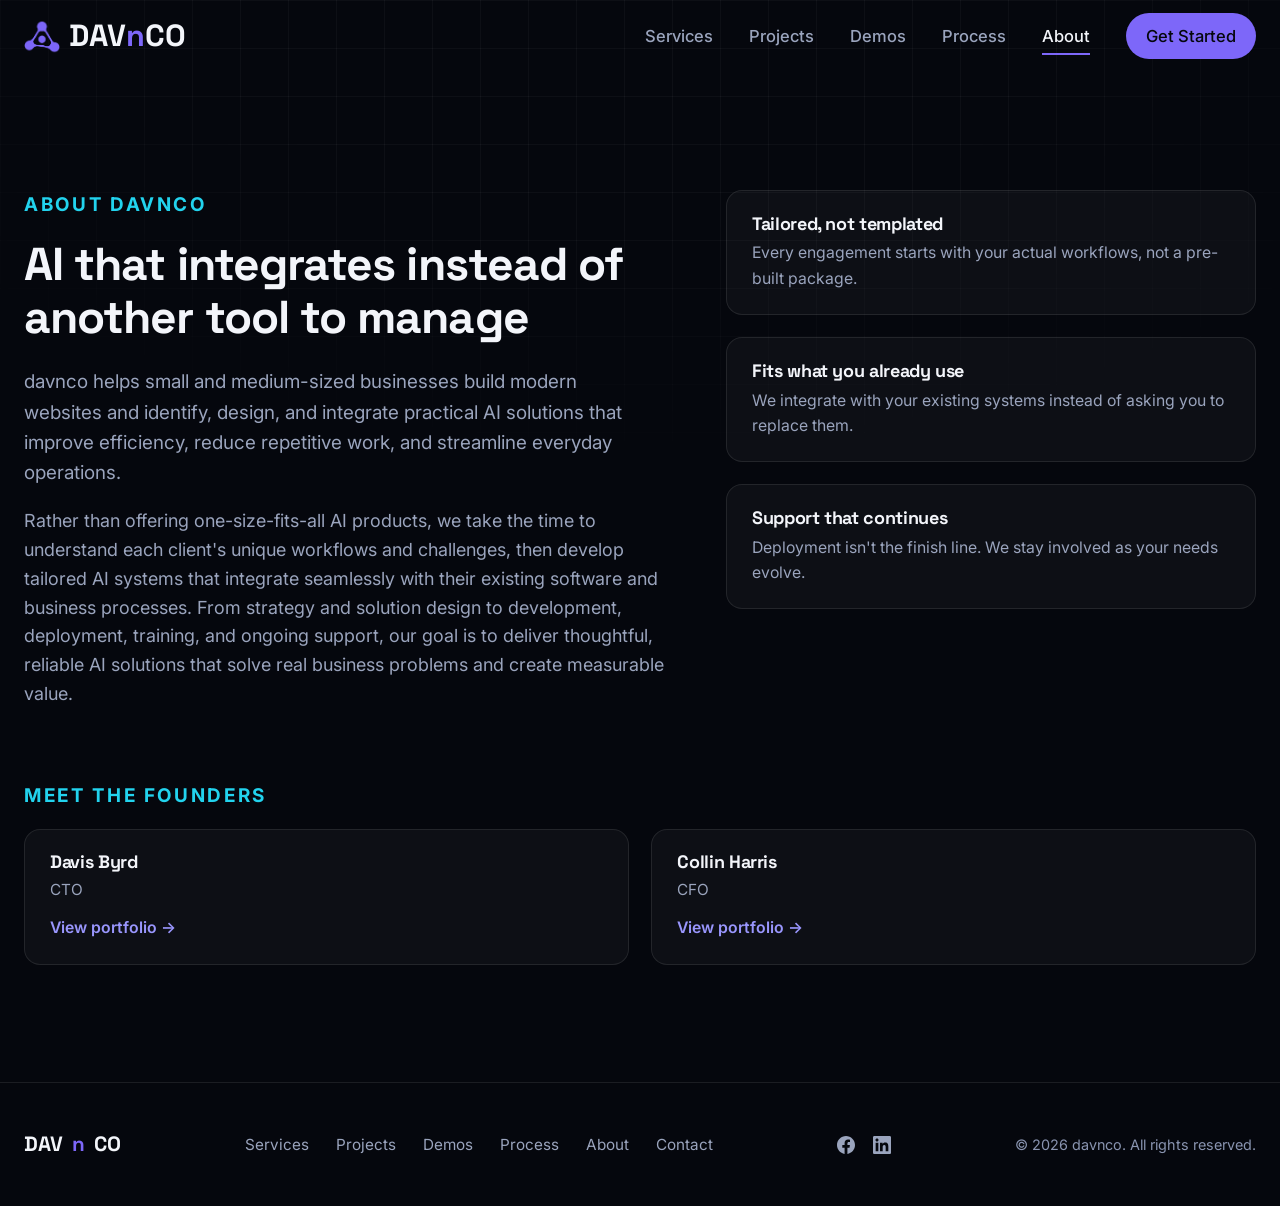
==== about.html @ 36964443 "Restructure site into distinct pages instead of one long scrolling page Splits index.html into index" ====
<!DOCTYPE html>
<html lang="en">

  <head>
    <meta charset="UTF-8">
    <meta name="viewport" content="width=device-width, initial-scale=1.0">
    <title>About | DAVnCO</title>
    <meta name="description"
      content="davnco helps small and medium-sized businesses build modern websites and integrate practical AI solutions tailored to their existing workflows.">
    <link rel="icon" href="assets/Lavender Molecular Triangle Icon.png" type="image/png">
    <link rel="preconnect" href="https://fonts.googleapis.com">
    <link rel="preconnect" href="https://fonts.gstatic.com" crossorigin>
    <link
      href="https://fonts.googleapis.com/css2?family=Space+Grotesk:wght@500;600;700&family=Inter:wght@400;500;600;700&display=swap"
      rel="stylesheet">
    <link rel="stylesheet" href="css/styles.css?v=20261106">
  </head>

  <body>

    <div class="bg-grid" aria-hidden="true"></div>

    <a class="skip-link" href="#main">Skip to content</a>

    <header class="site-header" id="siteHeader">
      <div class="container header-inner">
        <a href="index.html" class="brand">
          <span class="brand-mark" aria-hidden="true">
            <img src="assets/Lavender Molecular Triangle Icon.png" width="36" height="36" alt="">
          </span>
          <span class="brand-name">DAV<span class="brand-accent">n</span>CO</span>
        </a>

        <nav class="main-nav" id="mainNav" aria-label="Primary">
          <a href="services.html">Services</a>
          <a href="projects.html">Projects</a>
          <a href="demos.html">Demos</a>
          <a href="process.html">Process</a>
          <a href="about.html" aria-current="page">About</a>
          <a href="contact.html" class="nav-cta">Get Started</a>
        </nav>

        <button class="nav-toggle" id="navToggle" aria-label="Toggle menu" aria-expanded="false"
          aria-controls="mainNav">
          <span></span><span></span><span></span>
        </button>
      </div>
    </header>

    <main id="main">

      <!-- ABOUT -->
      <section class="section" id="about">
        <div class="container">
          <div class="about-grid">
            <div class="reveal">
              <p class="eyebrow">About davnco</p>
              <h2>AI that integrates instead of another tool to manage</h2>
              <p class="section-lede">
                davnco helps small and medium-sized businesses build modern websites and identify, design, and
                integrate practical AI solutions that improve efficiency, reduce repetitive work, and streamline
                everyday operations.
              </p>
              <p>
                Rather than offering one-size-fits-all AI products, we take the time to understand each client's
                unique workflows and challenges, then develop tailored AI systems that integrate seamlessly with
                their existing software and business processes. From strategy and solution design to development,
                deployment, training, and ongoing support, our goal is to deliver thoughtful, reliable AI solutions
                that solve real business problems and create measurable value.
              </p>
            </div>
            <div class="about-values reveal">
              <div class="value-item">
                <h4>Tailored, not templated</h4>
                <p>Every engagement starts with your actual workflows, not a pre-built package.</p>
              </div>
              <div class="value-item">
                <h4>Fits what you already use</h4>
                <p>We integrate with your existing systems instead of asking you to replace them.</p>
              </div>
              <div class="value-item">
                <h4>Support that continues</h4>
                <p>Deployment isn't the finish line. We stay involved as your needs evolve.</p>
              </div>
            </div>
          </div>

          <div class="founders-block reveal">
            <p class="eyebrow">Meet the Founders</p>
            <div class="founders-grid">
              <div class="founder-card">
                <h4>Davis Byrd</h4>
                <p class="founder-title">CTO</p>
                <a href="https://byrdman-dev.github.io/portfolio/" class="founder-link" target="_blank"
                  rel="noopener">View portfolio →</a>
              </div>
              <div class="founder-card">
                <h4>Collin Harris</h4>
                <p class="founder-title">CFO</p>
                <a href="https://byrdman-dev.github.io/collin-harris-portfolio/" class="founder-link" target="_blank"
                  rel="noopener">View portfolio →</a>
              </div>
            </div>
          </div>
        </div>
      </section>

    </main>

    <footer class="site-footer">
      <div class="container footer-inner">
        <a href="index.html" class="brand">DAV<span class="brand-accent">n</span>CO</a>
        <nav class="footer-nav" aria-label="Footer">
          <a href="services.html">Services</a>
          <a href="projects.html">Projects</a>
          <a href="demos.html">Demos</a>
          <a href="process.html">Process</a>
          <a href="about.html">About</a>
          <a href="contact.html">Contact</a>
        </nav>
        <div class="footer-social" aria-label="Social links">
          <a href="https://www.facebook.com/share/1CwzxRPYEG/?mibextid=wwXIfr" target="_blank" rel="noopener"
            aria-label="davnco on Facebook">
            <svg viewBox="0 0 24 24" width="18" height="18" fill="currentColor" aria-hidden="true">
              <path
                d="M24 12.073c0-6.627-5.373-12-12-12s-12 5.373-12 12c0 5.99 4.388 10.954 10.125 11.854v-8.385H7.078v-3.47h3.047V9.43c0-3.007 1.792-4.669 4.533-4.669 1.312 0 2.686.235 2.686.235v2.953H15.83c-1.491 0-1.956.925-1.956 1.874v2.25h3.328l-.532 3.47h-2.796v8.385C19.612 23.027 24 18.062 24 12.073z" />
            </svg>
          </a>
          <a href="https://www.linkedin.com/company/getintegralai/" target="_blank" rel="noopener"
            aria-label="davnco on LinkedIn">
            <svg viewBox="0 0 24 24" width="18" height="18" fill="currentColor" aria-hidden="true">
              <path
                d="M20.447 20.452h-3.554v-5.569c0-1.328-.027-3.037-1.852-3.037-1.853 0-2.136 1.445-2.136 2.939v5.667H9.351V9h3.414v1.561h.046c.477-.9 1.637-1.85 3.37-1.85 3.601 0 4.267 2.37 4.267 5.455v6.286zM5.337 7.433c-1.144 0-2.063-.926-2.063-2.065 0-1.138.92-2.063 2.063-2.063 1.14 0 2.064.925 2.064 2.063 0 1.139-.925 2.065-2.064 2.065zm1.782 13.019H3.555V9h3.564v11.452zM22.225 0H1.771C.792 0 0 .774 0 1.729v20.542C0 23.227.792 24 1.771 24h20.451C23.2 24 24 23.227 24 22.271V1.729C24 .774 23.2 0 22.222 0h.003z" />
            </svg>
          </a>
        </div>
        <p class="footer-copy">© <span id="year"></span> davnco. All rights reserved.</p>
      </div>
    </footer>

    <button class="back-to-top" id="backToTop" aria-label="Back to top">↑</button>

    <script src="js/main.js"></script>
  </body>

</html>
---- css/styles.css ----
/* ===================== Design tokens ===================== */
:root{
  --bg: #05070d;
  --bg-elevated: #0b0f1a;
  --surface-panel: #141a2b;
  --surface: rgba(255,255,255,0.035);
  --surface-strong: rgba(255,255,255,0.06);
  --border: rgba(255,255,255,0.09);
  --border-strong: rgba(255,255,255,0.16);

  --text-primary: #f3f5fa;
  --text-secondary: #9aa4bd;
  --text-tertiary: #8994b0;

  --violet: #7d67f9;
  --violet-soft: #9996fd;
  --cyan: #22d3ee;
  --gradient: #7d67f9;
  --gradient-soft: rgba(125,103,249,0.16);

  --success: #34d399;
  --danger: #f87171;

  --font-head: 'Space Grotesk', 'Inter', system-ui, sans-serif;
  --font-body: 'Inter', system-ui, -apple-system, sans-serif;

  --radius-sm: 10px;
  --radius-md: 16px;
  --radius-lg: 24px;

  --shadow-glow: 0 0 0 1px var(--border), 0 20px 60px -20px rgba(125,103,249,0.25);
  --ease: cubic-bezier(.22,1,.36,1);
}

*, *::before, *::after{ box-sizing: border-box; }
html{ scroll-behavior: smooth; font-size: 112.5%; }
body{
  margin:0;
  background: var(--bg);
  color: var(--text-primary);
  font-family: var(--font-body);
  line-height: 1.6;
  -webkit-font-smoothing: antialiased;
}
h1,h2,h3,h4{
  font-family: var(--font-head);
  line-height: 1.15;
  margin: 0 0 .5em;
  letter-spacing: -0.02em;
}
h1{ font-size: clamp(2.4rem, 5.5vw, 4.2rem); font-weight: 700; }
h2{ font-size: clamp(1.9rem, 3.6vw, 2.7rem); font-weight: 700; }
h3{ font-size: 1.2rem; font-weight: 600; }
p{ margin: 0 0 1em; color: var(--text-secondary); }
a{ color: inherit; text-decoration: none; }
img,svg{ display:block; max-width:100%; }
button{ font-family: inherit; cursor: pointer; }

.container{ width: 100%; max-width: 1400px; margin: 0 auto; padding: 0 24px; }
.sr-only{
  position:absolute; width:1px; height:1px; padding:0; margin:-1px;
  overflow:hidden; clip:rect(0,0,0,0); white-space:nowrap; border:0;
}
.skip-link{
  position:absolute; left:-999px; top:0; background:var(--violet); color:#fff;
  padding:10px 16px; border-radius: 0 0 8px 0; z-index: 1000;
}
.skip-link:focus{ left:0; }

/* Background grid texture */
.bg-grid{
  position: fixed; inset:0; z-index:-2; pointer-events:none;
  background-image:
    linear-gradient(rgba(255,255,255,0.035) 1px, transparent 1px),
    linear-gradient(90deg, rgba(255,255,255,0.035) 1px, transparent 1px);
  background-size: 48px 48px;
  mask-image: radial-gradient(ellipse 80% 60% at 50% 0%, #000 40%, transparent 90%);
}

/* ===================== Header ===================== */
.site-header{
  position: sticky; top:0; z-index: 100;
  border-bottom: 1px solid transparent;
  transition: background-color .3s var(--ease), border-color .3s var(--ease), backdrop-filter .3s;
}
.site-header.scrolled{
  background: rgba(5,7,13,0.72);
  backdrop-filter: blur(14px) saturate(140%);
  -webkit-backdrop-filter: blur(14px) saturate(140%);
  border-bottom-color: var(--border);
}
.header-inner{ display:flex; align-items:center; justify-content:space-between; height:72px; }
.header-inner .brand{ font-size:1.7rem; }
.brand{ display:flex; align-items:center; gap:.5rem; font-family: var(--font-head); font-weight:700; font-size:1.15rem; }
.brand-accent{
  background: var(--gradient); -webkit-background-clip:text; background-clip:text; color:transparent;
}
.main-nav{ display:flex; align-items:center; gap:2rem; }
.main-nav a{ font-size:.92rem; font-weight:500; color: var(--text-secondary); transition:color .2s; position:relative; }
.main-nav a:not(.nav-cta):hover{ color: var(--text-primary); }
.main-nav a:not(.nav-cta)::after{
  content:''; position:absolute; left:0; right:0; bottom:-6px; height:2px; background:var(--gradient);
  transform: scaleX(0); transform-origin: left; transition: transform .25s var(--ease);
}
.main-nav a:not(.nav-cta):hover::after{ transform: scaleX(1); }
.main-nav a[aria-current="page"]:not(.nav-cta){ color: var(--text-primary); }
.main-nav a[aria-current="page"]:not(.nav-cta)::after{ transform: scaleX(1); }
.nav-cta{
  background: var(--gradient); color:#05070d !important; padding:.55rem 1.1rem; border-radius: 999px;
  font-weight:600; transition: filter .2s, transform .2s;
}
.nav-cta:hover{ filter: brightness(1.1); transform: translateY(-1px); }

.nav-toggle{
  display:none; flex-direction:column; justify-content:center; gap:5px; width:36px; height:36px;
  background:none; border:none; padding:0;
}
.nav-toggle span{ display:block; height:2px; background: var(--text-primary); border-radius:2px; transition: transform .3s var(--ease), opacity .3s; }

/* ===================== Buttons ===================== */
.btn{
  display:inline-flex; align-items:center; justify-content:center; gap:.5rem;
  padding: .85rem 1.6rem; border-radius: 999px; font-weight:600; font-size:.95rem;
  border: 1px solid transparent; transition: transform .2s var(--ease), filter .2s, background .2s, border-color .2s;
  white-space: nowrap;
}
.btn-primary{ background: var(--gradient); color:#05070d; box-shadow: 0 8px 24px -8px rgba(125,103,249,0.55); }
.btn-primary:hover{ transform: translateY(-2px); filter: brightness(1.08); }
.btn-ghost{ background: transparent; color: var(--text-primary); border-color: var(--border-strong); }
.btn-ghost:hover{ background: var(--surface); border-color: var(--violet-soft); }
.btn-sm{ padding: .6rem 1.1rem; font-size: .85rem; }
.btn-block{ width:100%; }
.btn:disabled{ opacity:.4; cursor:not-allowed; transform:none !important; }
.btn-toggle{
  background: var(--surface); border:1px solid var(--border); color: var(--text-primary);
  padding:.5rem 1rem; border-radius:999px; font-size:.85rem; font-weight:600;
}
.btn-toggle svg{ width:16px; height:16px; }
.btn-toggle[aria-pressed="false"]{ opacity:.55; }

/* ===================== Hero ===================== */
.hero{ position:relative; padding: 8.5rem 0 5rem; overflow:hidden; }
.hero-glow{
  position:absolute; top:-220px; left:50%; width:900px; height:900px; transform:translateX(-50%);
  background: radial-gradient(circle, rgba(125,103,249,0.30) 0%, rgba(125,103,249,0.12) 45%, transparent 70%);
  filter: blur(10px); z-index:-1; animation: drift 14s ease-in-out infinite alternate;
}
@keyframes drift{
  0%{ transform: translateX(-54%) translateY(0) scale(1); }
  100%{ transform: translateX(-46%) translateY(30px) scale(1.06); }
}
.hero-inner{ text-align:center; max-width: 860px; }
.location-bar{
  display:block; font-size:1.2rem; font-weight:500; letter-spacing:.03em;
  color: var(--text-secondary); margin-top:-4.5rem; margin-bottom:2.5rem;
}
.eyebrow{
  display:inline-block; text-transform:uppercase; letter-spacing:.14em; font-size:1.05rem; font-weight:700;
  color: var(--cyan); margin-bottom:1rem;
}
.hero h1{ margin-inline:auto; }
.rotator{
  display:flex; align-items:center; justify-content:center; min-height: 2.3em;
  background: var(--gradient); -webkit-background-clip:text; background-clip:text; color:transparent;
  will-change: opacity; -webkit-transform: translateZ(0); transform: translateZ(0);
}
.hero-sub{ font-size:1.15rem; max-width:640px; margin: 0 auto 2rem; }
.hero-actions{ display:flex; gap:1rem; justify-content:center; flex-wrap:wrap; margin-bottom:3.5rem; }

.hero-stats{ display:flex; justify-content:center; gap: clamp(1.5rem,4vw,3.5rem); flex-wrap:wrap; }
.stat{ display:flex; flex-direction:column; align-items:center; text-align:center; max-width:220px; }
.stat-value{ display:inline-flex; align-items:baseline; }
.stat-num{ font-family: var(--font-head); font-size:2.1rem; font-weight:700; color:var(--text-primary); }
.stat-suffix{ font-family: var(--font-head); font-size:2.1rem; font-weight:700; color:var(--text-primary); margin-left:2px; }
.stat-label{ font-size:.8rem; color: var(--text-tertiary); margin-top:.25rem; }

/* Trust strip */
.trust-strip{ padding: 2rem 0; border-top:1px solid var(--border); border-bottom:1px solid var(--border); overflow:hidden; }
.trust-inner{ display:flex; flex-direction:column; gap:1rem; align-items:center; }
.trust-label{ font-size:.78rem; text-transform:uppercase; letter-spacing:.1em; color: var(--text-tertiary); }
.trust-marquee{ display:flex; gap:2.5rem; flex-wrap:wrap; justify-content:center; }
.trust-marquee span{ font-family: var(--font-head); font-weight:600; color: var(--text-tertiary); font-size:.95rem; }

/* ===================== Sections ===================== */
.section{ padding: 6.5rem 0; }
.section-alt{ background: var(--bg-elevated); border-top:1px solid var(--border); border-bottom:1px solid var(--border); }
.section h2{ max-width: 620px; }
.section-lede{ max-width: 620px; font-size:1.05rem; }
.section-lede-wide{ max-width: 900px; }

.grid{ display:grid; gap:1.5rem; margin-top:2.5rem; }
.services-grid{ grid-template-columns: repeat(auto-fit, minmax(340px,1fr)); }
.services-group + .services-group{ margin-top:4rem; }

.services-note{ margin-top:2rem; }
.services-note h4{ font-family: var(--font-head); margin:0 0 .4rem; font-size:1rem; }
.services-note p{ margin:0; font-size:.92rem; }
.services-note .founding-offer-note{ margin-top:.75rem; font-size:1.05rem; }

.card{
  background: var(--surface); border:1px solid var(--border); border-radius: var(--radius-md);
  padding: 1.8rem; transition: transform .3s var(--ease), border-color .3s, background .3s, box-shadow .3s;
}
.card:hover{
  transform: translateY(-4px); border-color: var(--border-strong);
  background: var(--surface-strong); box-shadow: var(--shadow-glow);
}
.card-icon{
  width:48px; height:48px; display:flex; align-items:center; justify-content:center;
  font-size:1.4rem; border-radius: var(--radius-sm); background: var(--gradient-soft);
  border:1px solid var(--border); margin-bottom:1rem;
}
.card-icon svg{ width:24px; height:24px; color: var(--violet-soft); }
.card h3{ margin-bottom:.5rem; }
.card p{ font-size:.92rem; margin:0; }
.services-grid .card p{ font-size:1rem; }
.card-price{ margin-top:1rem; padding-top:1rem; border-top:1px solid var(--border); }
.price-main{ display:block; font-weight:700; color: var(--text-primary); font-size:1.2rem; }
.price-sub{ display:block; font-size:1rem; color: var(--text-primary); margin-top:.2rem; }

.founding-offer-note{
  margin-top:.75rem; font-size:1.05rem; font-weight:600; color: var(--violet-soft);
}
.founding-offer{
  margin-top:.75rem; font-size:.98rem; font-weight:500; color: var(--violet-soft);
}

/* ===================== Client Projects ===================== */
.projects-grid{ grid-template-columns: repeat(auto-fit, minmax(340px,1fr)); }
.project-card{
  display:flex; align-items:flex-start; gap:1.25rem; text-decoration:none;
}
.project-card .card-icon{ margin-bottom:0; flex-shrink:0; }
.project-card-body{ flex:1; min-width:0; }
.project-card-body h3{ margin:.7rem 0 .5rem; }
.project-card-body p{ font-size:.92rem; margin:0 0 .9rem; }
.project-card-arrow{
  font-size:1.3rem; color: var(--text-tertiary); flex-shrink:0; margin-top:.3rem;
  transition: transform .25s var(--ease), color .25s;
}
.project-card:hover .project-card-arrow{ transform: translateX(3px); color: var(--cyan); }

.status-badge{
  display:inline-block; font-size:.7rem; font-weight:700; text-transform:uppercase; letter-spacing:.08em;
  padding:.3rem .7rem; border-radius:999px; border:1px solid var(--border);
}
.status-completed{ background: rgba(52,211,153,0.14); color: var(--success); border-color: rgba(52,211,153,0.32); }
.status-progress{ background: rgba(34,211,238,0.14); color: var(--cyan); border-color: rgba(34,211,238,0.3); }

.project-tag{
  display:inline-block; font-size:.75rem; font-weight:600; color: var(--text-secondary);
  background: var(--surface-strong); border:1px solid var(--border); padding:.25rem .6rem; border-radius:999px;
}

/* ===================== Demos ===================== */
.demo-tabs{ display:flex; gap:.75rem; margin: 2.5rem 0 1.5rem; flex-wrap:wrap; }
.demo-tab{
  display:inline-flex; align-items:center; gap:.5rem;
  background: var(--surface); border:1px solid var(--border); color: var(--text-secondary);
  padding: .75rem 1.3rem; border-radius: 999px; font-weight:600; font-size:.9rem; transition: all .25s var(--ease);
}
.demo-tab svg{ width:18px; height:18px; flex-shrink:0; }
.demo-tab:hover{ color: var(--text-primary); border-color: var(--border-strong); }
.demo-tab.active{ background: var(--gradient); color:#05070d; border-color: transparent; }

.demo-panel{ display:none; }
.demo-panel.active{ display:block; animation: fadeIn .4s var(--ease); }
@keyframes fadeIn{ from{ opacity:0; transform: translateY(8px); } to{ opacity:1; transform:none; } }

.demo-card{
  background: var(--surface); border:1px solid var(--border); border-radius: var(--radius-lg);
  padding: 1.75rem; box-shadow: var(--shadow-glow);
}
.demo-card-header{ display:flex; flex-direction:column; gap:.6rem; margin-bottom:1.25rem; }
.demo-badge{
  align-self:flex-start; font-size:.7rem; font-weight:700; text-transform:uppercase; letter-spacing:.08em;
  background: var(--gradient-soft); border:1px solid var(--border); color: var(--cyan);
  padding:.3rem .7rem; border-radius:999px;
}
.demo-card-header p{ margin:0; font-size:.92rem; }

.chat-window{
  height: 340px; overflow-y:auto; display:flex; flex-direction:column; gap:1rem;
  padding: .5rem .25rem 1rem; border-bottom: 1px solid var(--border); margin-bottom:1rem;
}
.chat-msg{ display:flex; gap:.65rem; max-width: 100%; animation: fadeIn .3s var(--ease); }
.chat-msg.user{ flex-direction:row-reverse; }
.chat-avatar{
  flex-shrink:0; width:32px; height:32px; border-radius:50%; display:flex; align-items:center; justify-content:center;
  font-size:.75rem; font-weight:700; background: var(--gradient); color:#05070d;
}
.chat-avatar svg{ width:16px; height:16px; }
.chat-msg.user .chat-avatar{ background: var(--surface-strong); color: var(--text-primary); border:1px solid var(--border); }
.chat-bubble{
  background: var(--surface-strong); border:1px solid var(--border); padding:.7rem 1rem; border-radius: 14px;
  font-size:.92rem; color: var(--text-primary); max-width: 78%;
}
.chat-msg.user .chat-bubble{ background: var(--gradient-soft); }
.chat-bubble .source-chip{
  display:inline-block; margin-top:.5rem; font-size:.7rem; padding:.2rem .55rem; border-radius:999px;
  background: rgba(34,211,238,0.12); color: var(--cyan); border:1px solid rgba(34,211,238,0.3);
}
.typing-dots{ display:inline-flex; gap:4px; padding:.4rem 0; }
.typing-dots span{ width:6px; height:6px; border-radius:50%; background: var(--text-tertiary); animation: blink 1.2s infinite ease-in-out; }
.typing-dots span:nth-child(2){ animation-delay:.2s; }
.typing-dots span:nth-child(3){ animation-delay:.4s; }
@keyframes blink{ 0%,80%,100%{ opacity:.25; } 40%{ opacity:1; } }

.chat-suggestions{ display:flex; gap:.5rem; flex-wrap:wrap; margin-bottom:1rem; }
.chip{
  background: var(--surface); border:1px solid var(--border); color: var(--text-secondary);
  padding:.5rem .9rem; border-radius:999px; font-size:.82rem; transition: all .2s;
}
.chip:hover:not(:disabled){ color: var(--text-primary); border-color: var(--violet-soft); }
.chip:disabled{ opacity:.35; cursor:not-allowed; }

.chat-input-row{ display:flex; gap:.75rem; }
.chat-input-row input{
  flex:1; background: var(--surface); border:1px solid var(--border); border-radius:999px;
  padding: .8rem 1.2rem; color: var(--text-primary); font-family:inherit; font-size:.92rem;
}
.chat-input-row input:focus{ outline:none; border-color: var(--violet-soft); }

.call-ui{ display:flex; align-items:center; justify-content:space-between; margin-bottom:1rem; }
.call-status{ display:flex; align-items:center; gap:.5rem; font-size:.85rem; color: var(--text-secondary); }
.call-dot{ width:9px; height:9px; border-radius:50%; background: var(--text-tertiary); transition: background .3s; }
.call-dot.live{ background: var(--success); box-shadow: 0 0 0 4px rgba(52,211,153,0.18); animation: pulse 1.6s infinite; }
@keyframes pulse{ 0%{ box-shadow:0 0 0 0 rgba(52,211,153,0.35);} 70%{ box-shadow:0 0 0 8px rgba(52,211,153,0);} 100%{ box-shadow:0 0 0 0 rgba(52,211,153,0);} }
.call-controls{ display:flex; gap:.75rem; margin-top:1rem; }

/* ===================== Process ===================== */
.process-grid{ display:grid; grid-template-columns: repeat(auto-fit, minmax(200px,1fr)); gap:1.5rem; margin-top:2.5rem; }
.process-step{
  border-top: 2px solid transparent; border-image: var(--gradient) 1; padding-top:1rem;
}
.process-num{ font-family: var(--font-head); font-size:1.6rem; font-weight:700; color: var(--violet-soft); }
.process-step h3{ margin:.4rem 0 .4rem; }
.process-step p{ font-size:.88rem; margin:0; }

/* ===================== About ===================== */
.about-grid{ display:grid; grid-template-columns: 1.1fr .9fr; gap:3rem; align-items:start; }
.about-values{ display:flex; flex-direction:column; gap:1.25rem; }
.value-item{
  background: var(--surface); border:1px solid var(--border); border-radius: var(--radius-md); padding:1.25rem 1.4rem;
}
.value-item h4{ font-family: var(--font-head); margin:0 0 .35rem; font-size:1rem; }
.value-item p{ margin:0; font-size:.88rem; }

.founders-block{ margin-top: 3rem; }
.founders-block > .eyebrow{ margin-bottom: 1rem; }
.founders-grid{ display:grid; grid-template-columns: repeat(2, 1fr); gap:1.25rem; }
.founder-card{
  background: var(--surface); border:1px solid var(--border); border-radius: var(--radius-md);
  padding:1.25rem 1.4rem; transition: transform .3s var(--ease), border-color .3s, background .3s;
}
.founder-card:hover{ transform: translateY(-2px); border-color: var(--border-strong); background: var(--surface-strong); }
.founder-card h4{ font-family: var(--font-head); margin:0 0 .25rem; font-size:1rem; }
.founder-title{ margin:0 0 .6rem; font-size:.85rem; color: var(--text-secondary); }
.founder-link{ font-size:.88rem; font-weight:600; color: var(--violet-soft); }
.founder-link:hover{ color: var(--cyan); }

/* ===================== Contact ===================== */
.contact-grid{ display:grid; grid-template-columns: .9fr 1.1fr; gap:3rem; align-items:start; }
.contact-form{
  background: var(--surface); border:1px solid var(--border); border-radius: var(--radius-lg);
  padding: 2rem; display:flex; flex-direction:column; gap:1.1rem; box-shadow: var(--shadow-glow);
}
.form-row{ display:flex; flex-direction:column; gap:.4rem; }
.form-row label{ font-size:.82rem; font-weight:600; color: var(--text-secondary); }
.form-row input, .form-row textarea{
  background: var(--bg-elevated); border:1px solid var(--border); border-radius: var(--radius-sm);
  padding:.75rem .9rem; color: var(--text-primary); font-family:inherit; font-size:.92rem; resize:vertical;
}
.form-row input:focus, .form-row textarea:focus{ outline:none; border-color: var(--violet-soft); }
.form-status{ margin:0; font-size:.85rem; min-height:1.2em; }
.form-status.success{ color: var(--success); }
.form-status.error{ color: var(--danger); }

/* ===================== Footer ===================== */
.site-footer{ border-top:1px solid var(--border); padding: 2.5rem 0; }
.footer-inner{ display:flex; flex-wrap:wrap; align-items:center; justify-content:space-between; gap:1.25rem; }
.footer-nav{ display:flex; gap:1.5rem; flex-wrap:wrap; }
.footer-nav a{ font-size:.85rem; color: var(--text-secondary); }
.footer-nav a:hover{ color: var(--text-primary); }
.footer-social{ display:flex; gap:1rem; }
.footer-social a{ color: var(--text-secondary); display:flex; }
.footer-social a:hover{ color: var(--text-primary); }
.footer-copy{ margin:0; font-size:.8rem; color: var(--text-tertiary); }

.back-to-top{
  position: fixed; right:24px; bottom:24px; width:44px; height:44px; border-radius:50%;
  background: var(--gradient); color:#05070d; border:none; font-size:1.1rem; font-weight:700;
  box-shadow: 0 8px 24px -6px rgba(125,103,249,0.5); opacity:0; pointer-events:none; transform: translateY(10px);
  transition: opacity .3s, transform .3s; z-index: 90;
}
.back-to-top.show{ opacity:1; pointer-events:auto; transform:none; }

/* ===================== Scroll reveal ===================== */
.reveal{ opacity:0; transform: translateY(22px); transition: opacity .7s var(--ease), transform .7s var(--ease); }
.reveal.in-view{ opacity:1; transform:none; }

/* ===================== Responsive ===================== */
@media (max-width: 860px){
  .about-grid, .contact-grid{ grid-template-columns: 1fr; }
}

@media (max-width: 760px){
  /* backdrop-filter on an ancestor creates a new containing block for
     position:fixed descendants, which breaks .main-nav's viewport-relative
     positioning when the header is scrolled. Drop the filter here so the
     mobile menu always positions against the real viewport. */
  .site-header.scrolled{ background: var(--bg); backdrop-filter:none; -webkit-backdrop-filter:none; }

  .main-nav{
    position:fixed; top:72px; right:0; bottom:0; left:auto; width: min(78%, 320px);
    background: var(--surface-panel); border-left: 1px solid var(--border-strong);
    box-shadow: -20px 0 50px -12px rgba(0,0,0,0.65);
    flex-direction:column; justify-content:flex-start; align-items:stretch;
    padding: 1.5rem 24px; gap:0; transform: translateX(100%); transition: transform .3s var(--ease);
    z-index: 90;
  }
  .main-nav.open{ transform: translateX(0); }
  .main-nav a{ font-size:1.05rem; color: var(--text-primary); padding: .9rem .1rem; border-bottom: 1px solid var(--border); }
  .main-nav a.nav-cta{ border-bottom:none; margin-top:1.25rem; text-align:center; }
  .nav-toggle{ display:flex; }

  .hero{ padding: 6.5rem 0 3.5rem; }
  .section{ padding: 4.5rem 0; }

  .founders-grid{ gap:.75rem; }
  .founder-card{ padding:1rem .9rem; }
  .founder-card h4{ font-size:.92rem; }
  .founder-title{ font-size:.78rem; }
  .founder-link{ font-size:.8rem; }

  .chat-input-row{ flex-direction:column; align-items:center; }
  .chat-input-row input{ width:100%; }
}

@media (prefers-reduced-motion: reduce){
  html{ scroll-behavior:auto; }
  .reveal{ transition:none; opacity:1; transform:none; }
  .hero-glow{ animation:none; }
}
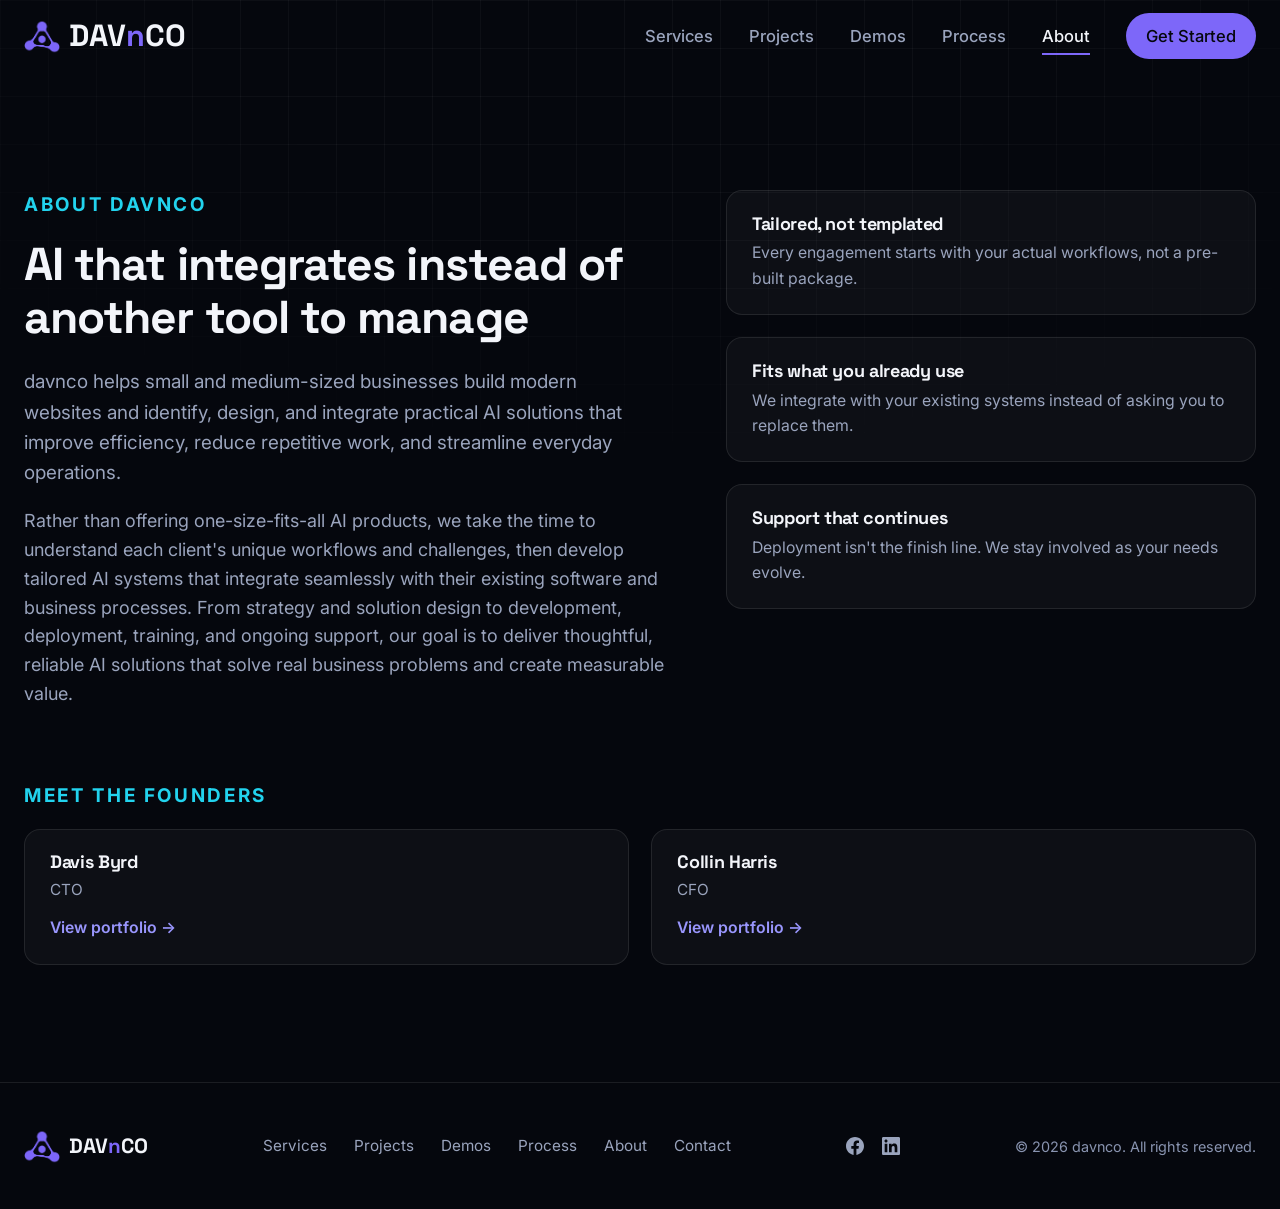
==== commit 1378c639: "Match footer brand to header: emblem icon + full DAVnCO wordmark The footer previously showed only t" ====
--- a/about.html
+++ b/about.html
@@ -109,7 +109,12 @@
 
     <footer class="site-footer">
       <div class="container footer-inner">
-        <a href="index.html" class="brand">DAV<span class="brand-accent">n</span>CO</a>
+        <a href="index.html" class="brand">
+          <span class="brand-mark" aria-hidden="true">
+            <img src="assets/Lavender Molecular Triangle Icon.png" width="36" height="36" alt="">
+          </span>
+          <span class="brand-name">DAV<span class="brand-accent">n</span>CO</span>
+        </a>
         <nav class="footer-nav" aria-label="Footer">
           <a href="services.html">Services</a>
           <a href="projects.html">Projects</a>
